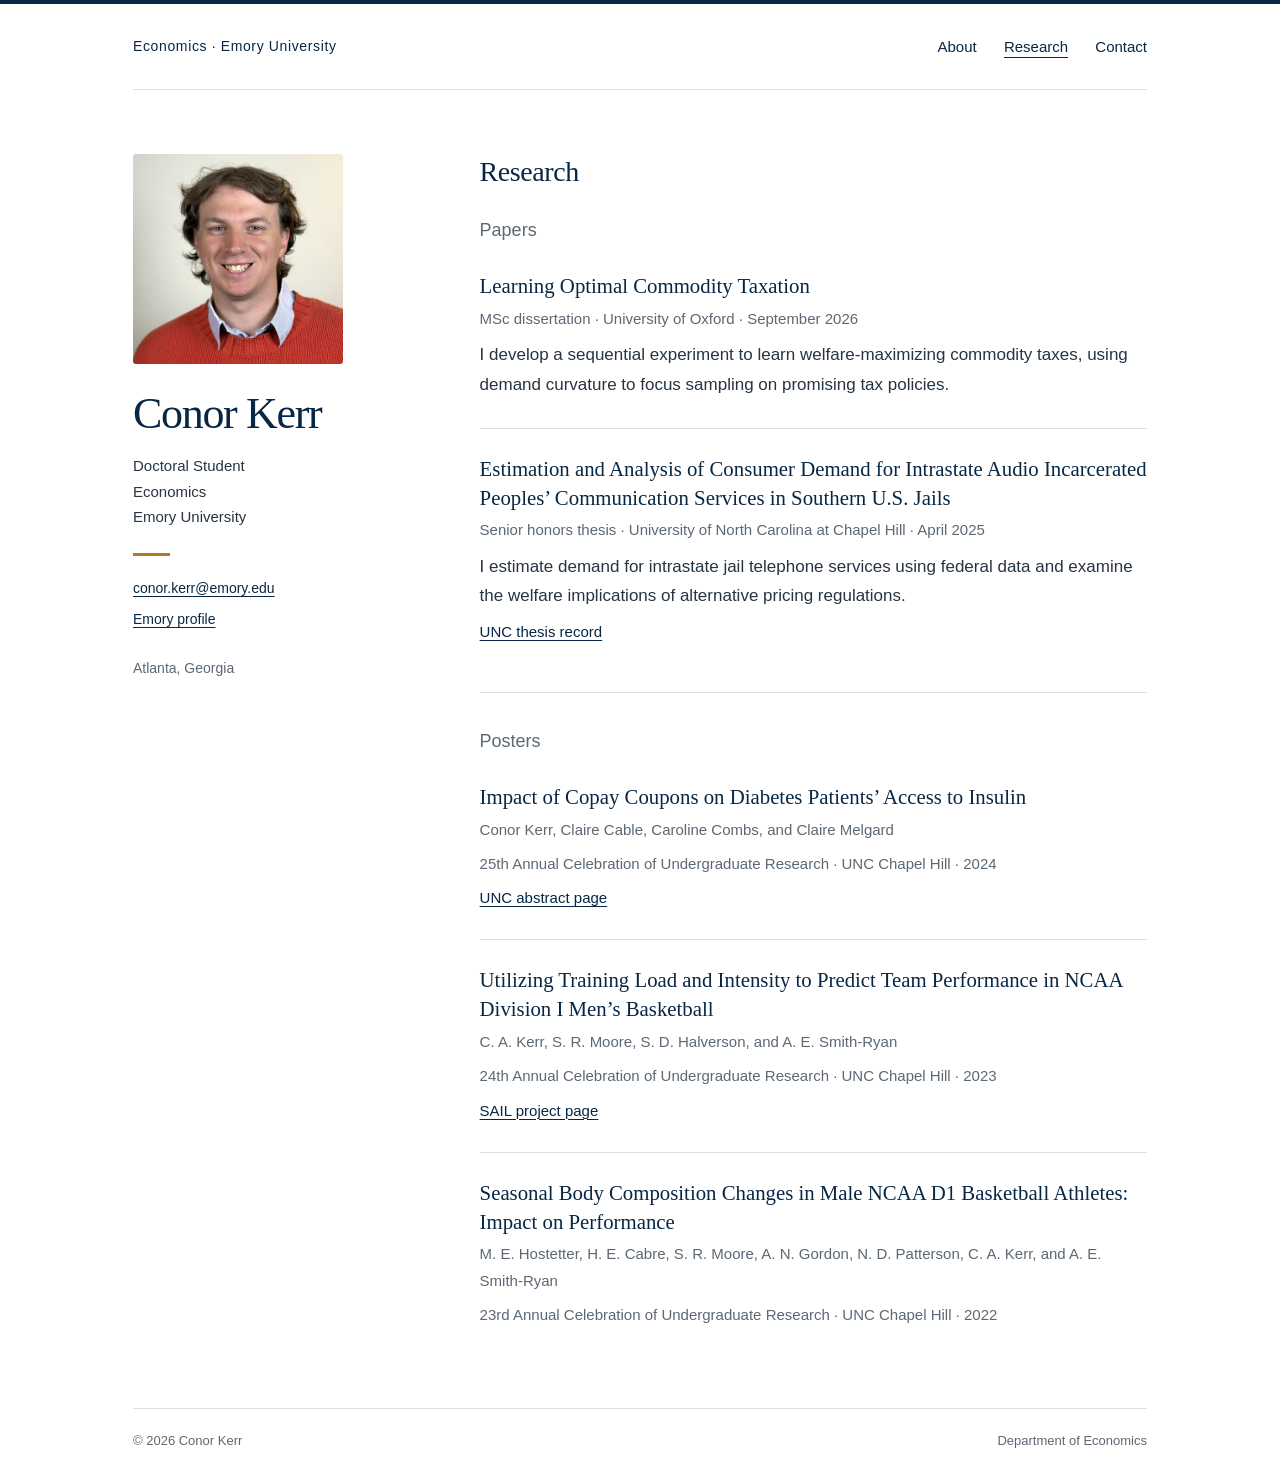
==== research.html @ 25d39b55 "Use a three-line title and a separate Research page" ====
<!doctype html>
<html lang="en">
<head>
  <meta charset="utf-8">
  <meta name="viewport" content="width=device-width, initial-scale=1">
  <meta name="color-scheme" content="light">
  <meta name="description" content="Papers and posters by Conor Kerr, doctoral student in economics at Emory University.">
  <meta name="author" content="Conor Kerr">
  <link rel="canonical" href="https://ckerr1.github.io/research.html">
  <meta property="og:url" content="https://ckerr1.github.io/research.html">
  <meta property="og:type" content="website">
  <meta property="og:title" content="Research | Conor Kerr">
  <meta property="og:description" content="Papers and posters in economics, econometrics, and statistics.">
  <title>Research | Conor Kerr</title>
  <link rel="icon" type="image/svg+xml" href="data:image/svg+xml,%3Csvg xmlns='http://www.w3.org/2000/svg' viewBox='0 0 64 64'%3E%3Crect width='64' height='64' rx='8' fill='%23082745'/%3E%3Ctext x='32' y='42' text-anchor='middle' font-family='Georgia,serif' font-size='29' fill='white'%3ECK%3C/text%3E%3Cpath d='M16 51h32' stroke='%23b58b31' stroke-width='3'/%3E%3C/svg%3E">
  <link rel="stylesheet" href="assets/styles.css">
</head>
<body>
  <a class="skip-link" href="#main">Skip to content</a>
  <div class="shell">
    <header class="masthead">
      <p class="masthead-label"><a href="https://economics.emory.edu/">Economics · Emory University</a></p>
      <nav aria-label="Main navigation">
        <a href="index.html">About</a>
        <a href="research.html" aria-current="page">Research</a>

        <a href="index.html#contact">Contact</a>
      </nav>
    </header>
    <main id="main" class="layout">
      <aside class="profile" aria-label="Profile">
        <!-- Replace headshot.jpeg with your preferred photo to update the portrait. -->
        <img class="portrait" src="headshot.jpeg" width="500" height="500" alt="Conor Kerr" fetchpriority="high">
        <div>
          <h1>Conor Kerr</h1>
          <p class="appointment">Doctoral Student<br>Economics<br>Emory University</p>
        </div>
        <div class="profile-rule" aria-hidden="true"></div>
        <div class="profile-links">
          <a href="mailto:conor.kerr@emory.edu">conor.kerr@emory.edu</a>

          <a href="https://economics.emory.edu/people/doctoral-students/kerr-conor.html">Emory profile</a>
        </div>
        <p class="location">Atlanta, Georgia</p>
      </aside>
      <div class="content">
        <h2 class="research-heading">Research</h2>
        <!-- PAPERS: update titles, dates, summaries, and PDF paths here. -->
        <section id="papers" aria-labelledby="papers-heading">
          <h3 id="papers-heading" class="section-heading">Papers</h3>
          <article class="paper" aria-labelledby="commodity-taxation-title">
            <h4 id="commodity-taxation-title">Learning Optimal Commodity Taxation</h4>
            <p class="paper-meta">MSc dissertation · University of Oxford · September 2026</p>
            <p>I develop a sequential experiment to learn welfare-maximizing commodity taxes, using demand curvature to focus sampling on promising tax policies.</p>
          </article>
          <article class="paper" aria-labelledby="consumer-demand-title">
            <h4 id="consumer-demand-title">Estimation and Analysis of Consumer Demand for Intrastate Audio Incarcerated Peoples’ Communication Services in Southern U.S. Jails</h4>
            <p class="paper-meta">Senior honors thesis · University of North Carolina at Chapel Hill · April 2025</p>
            <p>I estimate demand for intrastate jail telephone services using federal data and examine the welfare implications of alternative pricing regulations.</p>
            <div class="paper-links">
              <a href="https://cdr.lib.unc.edu/concern/honors_theses/kh04f461z" aria-label="Read the senior honors thesis in the Carolina Digital Repository">UNC thesis record</a>
            </div>
          </article>
        </section>
        <!-- POSTERS: use verified public links, or add your own PDFs when supplied. -->
        <section id="posters" aria-labelledby="posters-heading">
          <h3 id="posters-heading" class="section-heading">Posters</h3>
          <article class="paper" aria-labelledby="insulin-poster-title">
            <h4 id="insulin-poster-title">Impact of Copay Coupons on Diabetes Patients’ Access to Insulin</h4>
            <p class="paper-authors">Conor Kerr, Claire Cable, Caroline Combs, and Claire Melgard</p>
            <p class="paper-meta">25th Annual Celebration of Undergraduate Research · UNC Chapel Hill · 2024</p>
            <div class="paper-links">
              <a href="https://our.unc.edu/abstract/kerr-impact-of-copay-coupons-on-diabetes-patients-access-to-insulin/">UNC abstract page</a>
            </div>
          </article>
          <article class="paper" aria-labelledby="training-poster-title">
            <h4 id="training-poster-title">Utilizing Training Load and Intensity to Predict Team Performance in NCAA Division I Men’s Basketball</h4>
            <p class="paper-authors">C. A. Kerr, S. R. Moore, S. D. Halverson, and A. E. Smith-Ryan</p>
            <p class="paper-meta">24th Annual Celebration of Undergraduate Research · UNC Chapel Hill · 2023</p>
            <div class="paper-links">
              <a href="https://supermariogiacomazzo.github.io/sports-analytics-intelligence-laboratory/projects.html">SAIL project page</a>
            </div>
          </article>
          <article class="paper" aria-labelledby="body-composition-poster-title">
            <h4 id="body-composition-poster-title">Seasonal Body Composition Changes in Male NCAA D1 Basketball Athletes: Impact on Performance</h4>
            <p class="paper-authors">M. E. Hostetter, H. E. Cabre, S. R. Moore, A. N. Gordon, N. D. Patterson, C. A. Kerr, and A. E. Smith-Ryan</p>
            <p class="paper-meta">23rd Annual Celebration of Undergraduate Research · UNC Chapel Hill · 2022</p>
            <!-- Add a link here after a poster PDF or public record has been supplied. -->
          </article>
        </section>
      </div>
    </main>
    <footer>
      <p>© 2026 Conor Kerr</p>
      <p><a href="https://economics.emory.edu/">Department of Economics</a></p>
    </footer>
  </div>
</body>
</html>
---- assets/styles.css ----
:root {
  --navy: #082745;
  --ink: #283442;
  --muted: #5c6874;
  --gold: #aa7d23;
  --line: #dbe1e8;
  --paper: #ffffff;
  --tint: #f5f7fa;
  --serif: Georgia, 'Times New Roman', serif;
  --sans: -apple-system, BlinkMacSystemFont, 'Segoe UI', Helvetica, Arial, sans-serif;
}
* { box-sizing: border-box; }
html { scroll-behavior: smooth; scroll-padding-top: 2rem; }
body { margin: 0; border-top: 4px solid var(--navy); background: var(--paper); color: var(--ink); font: 1.0625rem/1.75 var(--sans); }
a { color: var(--navy); text-decoration-thickness: 1px; text-underline-offset: .2em; }
a:hover { color: #765310; }
a:focus-visible, summary:focus-visible { outline: 3px solid var(--gold); outline-offset: 5px; border-radius: 2px; }
p { margin: 0 0 1.3rem; }
.shell { max-width: 1110px; margin-inline: auto; padding-inline: 3rem; }
.skip-link { position: absolute; top: -100px; left: 1rem; padding: .55rem 1rem; background: var(--navy); color: white; z-index: 5; }
.skip-link:focus { top: 1rem; }
.masthead { display: flex; align-items: center; justify-content: space-between; gap: 2rem; padding-block: 1.45rem; border-bottom: 1px solid var(--line); }
.masthead-label { margin: 0; color: var(--muted); font-size: .875rem; letter-spacing: .045em; }
.masthead-label a { text-decoration: none; }
nav { display: flex; flex-wrap: wrap; gap: 1.7rem; font-size: .9375rem; }
nav a { padding-block: .4rem; text-decoration: none; }
nav a:hover { text-decoration: underline; }
nav a[aria-current="page"] { text-decoration: underline; text-underline-offset: .35em; }
.layout { display: grid; grid-template-columns: 265px minmax(0, 1fr); gap: 5.1rem; padding-top: 4rem; padding-bottom: 4.5rem; }
.profile { align-self: start; }
.portrait { display: block; width: 210px; max-width: 100%; height: auto; aspect-ratio: 1; object-fit: cover; border-radius: 3px; margin-bottom: 1.55rem; }
h1 { margin: 0 0 .85rem; color: var(--navy); font: normal 2.75rem/1.15 var(--serif); letter-spacing: -.03em; }
.appointment { margin: 0 0 1.45rem; color: var(--ink); font-size: .9375rem; line-height: 1.7; }
.profile-rule { width: 2.3rem; height: 3px; margin-bottom: 1.25rem; background: var(--gold); }
.profile-links { display: flex; flex-direction: column; align-items: start; gap: .4rem; font-size: .875rem; }
.profile-links a { overflow-wrap: anywhere; }
.location { margin-top: 1.55rem; color: var(--muted); font-size: .875rem; }
.content { min-width: 0; }
section { scroll-margin-top: 2rem; }
section + section { margin-top: 2.9rem; padding-top: 2.25rem; border-top: 1px solid var(--line); }
h2 { margin: 0 0 1.15rem; color: var(--navy); font: normal 1.75rem/1.25 var(--serif); letter-spacing: -.015em; }
.lead { color: var(--navy); font: normal 1.35rem/1.6 var(--serif); }
.research-intro { margin-bottom: 1.25rem; }
.contact { display: grid; grid-template-columns: minmax(0, 1fr) minmax(0, 1fr); gap: 1.6rem; margin: 0; }
.contact dt { color: var(--muted); font-size: .875rem; margin-bottom: .2rem; }
.contact dd { margin: 0; font-size: .9375rem; }
.contact dd a { overflow-wrap: anywhere; }
.paper { margin-top: 1.75rem; }
.paper + .paper { padding-top: 1.55rem; border-top: 1px solid var(--line); }
.research-heading { margin-bottom: 1.8rem; }
.section-heading { margin: 0 0 1rem; color: var(--muted); font: 1.125rem/1.4 var(--sans); }
.paper-authors { color: var(--muted); font-size: .9375rem; }
.paper h3, .paper h4 { margin: 0 0 .35rem; color: var(--navy); font: normal 1.3rem/1.4 var(--serif); }
.paper p { margin-bottom: .5rem; }
.paper-meta { color: var(--muted); font-size: .9375rem; }
.paper-links { display: flex; flex-wrap: wrap; gap: 1rem; font-size: .9375rem; }
.teaching-list { padding-left: 1.25rem; }
footer { display: flex; flex-wrap: wrap; justify-content: space-between; gap: .5rem 2rem; padding-block: 1.3rem; border-top: 1px solid var(--line); color: var(--muted); font-size: .8125rem; }
footer p { margin: 0; }
footer a { color: var(--muted); text-decoration: none; }
footer a:hover { text-decoration: underline; }
@media (max-width: 900px) {
  .shell { padding-inline: 2rem; }
  .layout { grid-template-columns: 225px minmax(0, 1fr); gap: 3rem; }
  .contact { grid-template-columns: 1fr; }
}
@media (max-width: 650px) {
  .shell { padding-inline: 1.5rem; }
  .masthead { align-items: start; flex-direction: column; gap: .55rem; padding-block: 1.1rem; }
  nav { gap: 1.35rem; }
  .layout { grid-template-columns: minmax(0, 1fr); gap: 2.75rem; padding-block: 2.2rem 3rem; }
  .profile { display: grid; grid-template-columns: 112px minmax(0, 1fr); column-gap: 1.25rem; align-items: start; }
  .portrait { width: 112px; grid-row: span 2; margin: 0; }
  h1 { font-size: 2.1rem; margin-bottom: .55rem; }
  .appointment { font-size: .875rem; margin: 0; }
  .profile-rule { display: none; }
  .profile-links { grid-column: 1 / -1; flex-direction: row; flex-wrap: wrap; gap: .6rem 1.5rem; margin-top: 1.1rem; }
  .location { display: none; }
  h2 { font-size: 1.6rem; }
  .lead { font-size: 1.25rem; }
  section + section { margin-top: 2.2rem; padding-top: 1.8rem; }
  .contact { grid-template-columns: minmax(0, 1fr) minmax(0, 1fr); gap: 1rem; }
}
@media (max-width: 380px) {
  .profile { grid-template-columns: 90px minmax(0, 1fr); gap: 1rem; }
  .portrait { width: 90px; }
  h1 { font-size: 1.85rem; }
  .contact { grid-template-columns: 1fr; }
}
@media (prefers-reduced-motion: reduce) { html { scroll-behavior: auto; } }
@media print {
  body { border: 0; font-size: 10pt; }
  .shell { padding: 0; max-width: none; }
  .masthead, .skip-link, footer { display: none; }
  .layout { padding-block: 0; gap: 2rem; grid-template-columns: 185px minmax(0, 1fr); }
  .portrait { width: 155px; }
  h1 { font-size: 24pt; }
  h2 { font-size: 17pt; }
  .lead { font-size: 13pt; }
  section + section { margin-top: 1.7rem; padding-top: 1.3rem; }
  section { break-inside: avoid; }
}
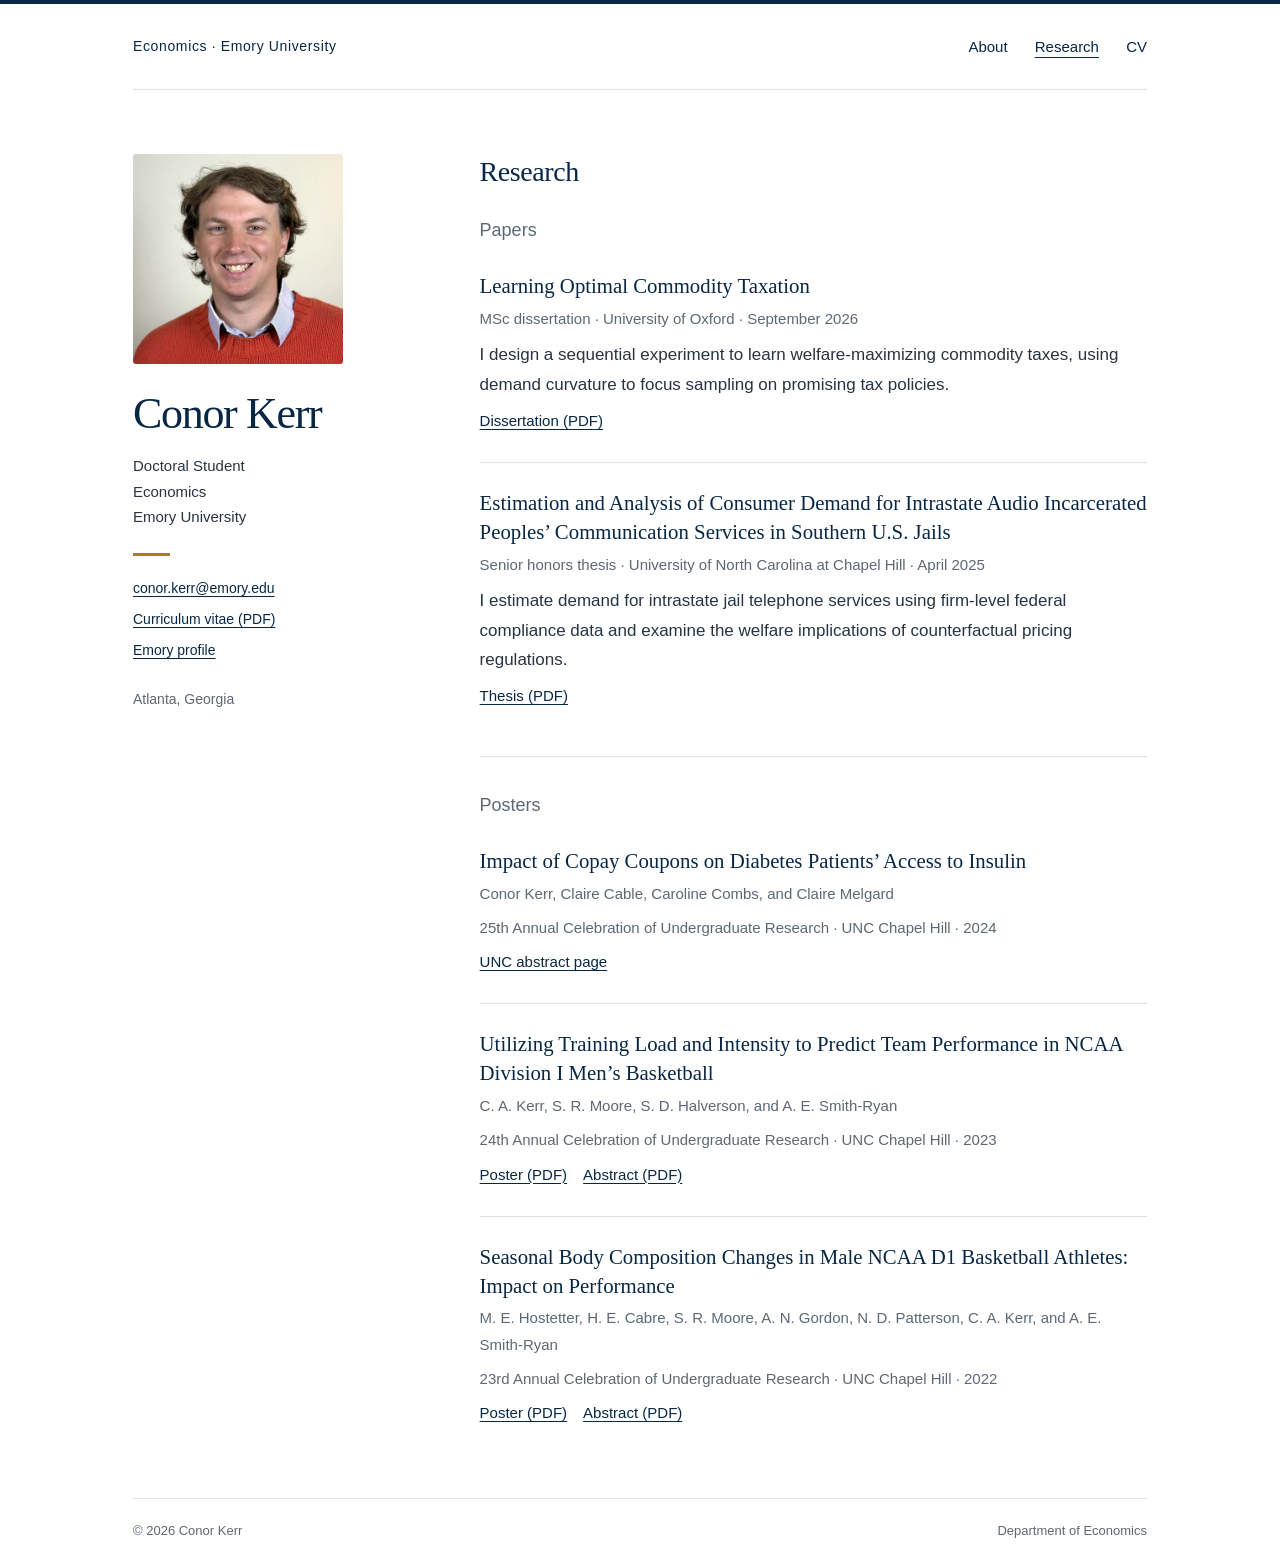
==== commit a1ae9de2: "Add CV and thesis PDFs, update biography, and link archived posters" ====
--- a/research.html
+++ b/research.html
@@ -12,7 +12,6 @@
   <meta property="og:title" content="Research | Conor Kerr">
   <meta property="og:description" content="Papers and posters in economics, econometrics, and statistics.">
   <title>Research | Conor Kerr</title>
-  <link rel="icon" type="image/svg+xml" href="data:image/svg+xml,%3Csvg xmlns='http://www.w3.org/2000/svg' viewBox='0 0 64 64'%3E%3Crect width='64' height='64' rx='8' fill='%23082745'/%3E%3Ctext x='32' y='42' text-anchor='middle' font-family='Georgia,serif' font-size='29' fill='white'%3ECK%3C/text%3E%3Cpath d='M16 51h32' stroke='%23b58b31' stroke-width='3'/%3E%3C/svg%3E">
   <link rel="stylesheet" href="assets/styles.css">
 </head>
 <body>
@@ -23,8 +22,7 @@
       <nav aria-label="Main navigation">
         <a href="index.html">About</a>
         <a href="research.html" aria-current="page">Research</a>
-
-        <a href="index.html#contact">Contact</a>
+        <a href="cv.pdf" aria-label="Curriculum vitae (PDF)">CV</a>
       </nav>
     </header>
     <main id="main" class="layout">
@@ -38,7 +36,7 @@
         <div class="profile-rule" aria-hidden="true"></div>
         <div class="profile-links">
           <a href="mailto:conor.kerr@emory.edu">conor.kerr@emory.edu</a>
-
+          <a href="cv.pdf">Curriculum vitae (PDF)</a>
           <a href="https://economics.emory.edu/people/doctoral-students/kerr-conor.html">Emory profile</a>
         </div>
         <p class="location">Atlanta, Georgia</p>
@@ -51,18 +49,21 @@
           <article class="paper" aria-labelledby="commodity-taxation-title">
             <h4 id="commodity-taxation-title">Learning Optimal Commodity Taxation</h4>
             <p class="paper-meta">MSc dissertation · University of Oxford · September 2026</p>
-            <p>I develop a sequential experiment to learn welfare-maximizing commodity taxes, using demand curvature to focus sampling on promising tax policies.</p>
+            <p>I design a sequential experiment to learn welfare-maximizing commodity taxes, using demand curvature to focus sampling on promising tax policies.</p>
+            <div class="paper-links">
+              <a href="papers/learning-optimal-commodity-taxation.pdf" aria-label="Read Learning Optimal Commodity Taxation (PDF)">Dissertation (PDF)</a>
+            </div>
           </article>
           <article class="paper" aria-labelledby="consumer-demand-title">
             <h4 id="consumer-demand-title">Estimation and Analysis of Consumer Demand for Intrastate Audio Incarcerated Peoples’ Communication Services in Southern U.S. Jails</h4>
             <p class="paper-meta">Senior honors thesis · University of North Carolina at Chapel Hill · April 2025</p>
-            <p>I estimate demand for intrastate jail telephone services using federal data and examine the welfare implications of alternative pricing regulations.</p>
+            <p>I estimate demand for intrastate jail telephone services using firm-level federal compliance data and examine the welfare implications of counterfactual pricing regulations.</p>
             <div class="paper-links">
-              <a href="https://cdr.lib.unc.edu/concern/honors_theses/kh04f461z" aria-label="Read the senior honors thesis in the Carolina Digital Repository">UNC thesis record</a>
+              <a href="papers/consumer-demand-incarcerated-communications.pdf" aria-label="Read the senior honors thesis on demand for incarcerated peoples’ communication services (PDF)">Thesis (PDF)</a>
             </div>
           </article>
         </section>
-        <!-- POSTERS: use verified public links, or add your own PDFs when supplied. -->
+        <!-- POSTERS: these links point to the official Celebration archives. -->
         <section id="posters" aria-labelledby="posters-heading">
           <h3 id="posters-heading" class="section-heading">Posters</h3>
           <article class="paper" aria-labelledby="insulin-poster-title">
@@ -78,14 +79,18 @@
             <p class="paper-authors">C. A. Kerr, S. R. Moore, S. D. Halverson, and A. E. Smith-Ryan</p>
             <p class="paper-meta">24th Annual Celebration of Undergraduate Research · UNC Chapel Hill · 2023</p>
             <div class="paper-links">
-              <a href="https://supermariogiacomazzo.github.io/sports-analytics-intelligence-laboratory/projects.html">SAIL project page</a>
+              <a href="https://our.unc.edu/wp-content/uploads/sites/1148/2023/04/KERR-Poster-2025.pdf">Poster (PDF)</a>
+              <a href="https://our.unc.edu/wp-content/uploads/sites/1148/2023/04/KERR-Abstract-2025.pdf">Abstract (PDF)</a>
             </div>
           </article>
           <article class="paper" aria-labelledby="body-composition-poster-title">
             <h4 id="body-composition-poster-title">Seasonal Body Composition Changes in Male NCAA D1 Basketball Athletes: Impact on Performance</h4>
             <p class="paper-authors">M. E. Hostetter, H. E. Cabre, S. R. Moore, A. N. Gordon, N. D. Patterson, C. A. Kerr, and A. E. Smith-Ryan</p>
             <p class="paper-meta">23rd Annual Celebration of Undergraduate Research · UNC Chapel Hill · 2022</p>
-            <!-- Add a link here after a poster PDF or public record has been supplied. -->
+            <div class="paper-links">
+              <a href="https://our.unc.edu/wp-content/uploads/sites/1148/2022/05/44986-SEASONAL-BODY-COMPOSITION-CHANGES-IN-MALE-NCAA-D1-BASKETBALL-ATHLETES.pdf">Poster (PDF)</a>
+              <a href="https://our.unc.edu/wp-content/uploads/sites/1148/2022/06/2022-Celebration-Abstracts-Word-Doc-Corrected180.pdf">Abstract (PDF)</a>
+            </div>
           </article>
         </section>
       </div>
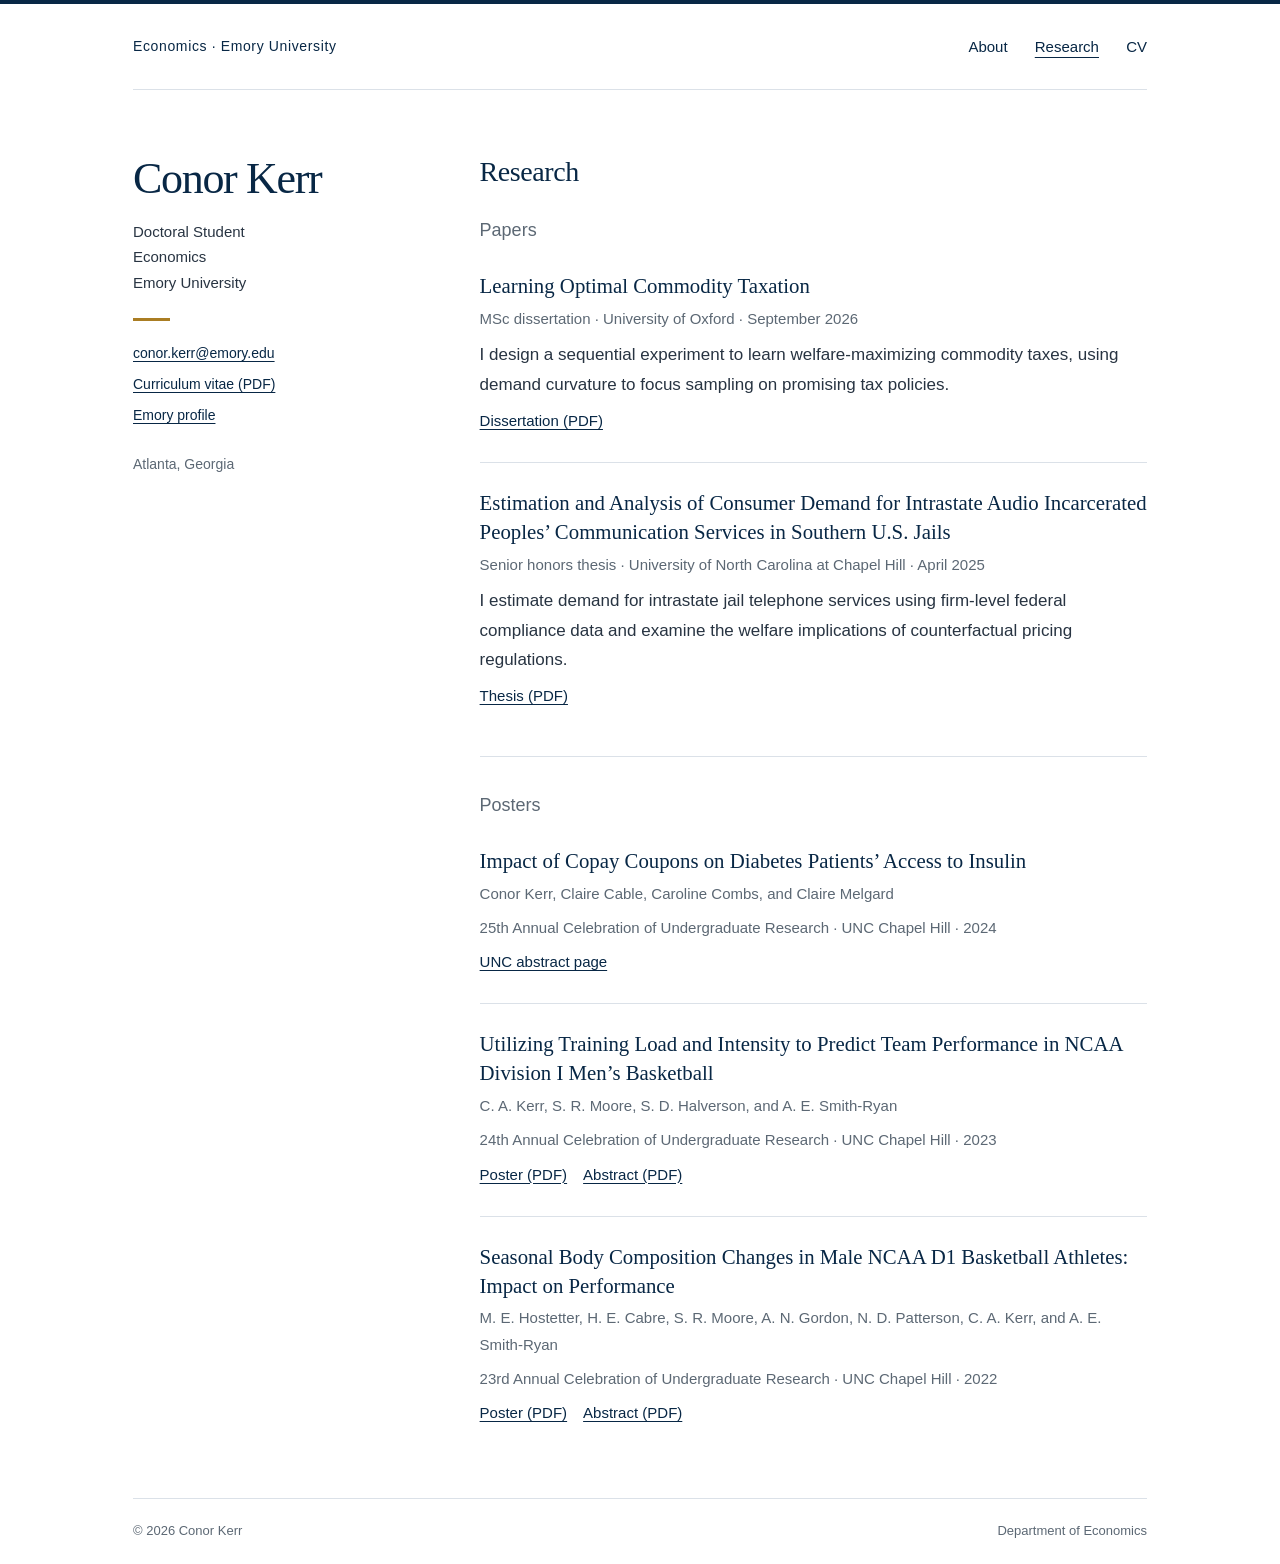
==== commit 9e78ae03: "Remove profile thumbnail from About and Research pages" ====
--- a/research.html
+++ b/research.html
@@ -27,8 +27,6 @@
     </header>
     <main id="main" class="layout">
       <aside class="profile" aria-label="Profile">
-        <!-- Replace headshot.jpeg with your preferred photo to update the portrait. -->
-        <img class="portrait" src="headshot.jpeg" width="500" height="500" alt="Conor Kerr" fetchpriority="high">
         <div>
           <h1>Conor Kerr</h1>
           <p class="appointment">Doctoral Student<br>Economics<br>Emory University</p>
--- a/assets/styles.css
+++ b/assets/styles.css
@@ -28,7 +28,6 @@
 nav a[aria-current="page"] { text-decoration: underline; text-underline-offset: .35em; }
 .layout { display: grid; grid-template-columns: 265px minmax(0, 1fr); gap: 5.1rem; padding-top: 4rem; padding-bottom: 4.5rem; }
 .profile { align-self: start; }
-.portrait { display: block; width: 210px; max-width: 100%; height: auto; aspect-ratio: 1; object-fit: cover; border-radius: 3px; margin-bottom: 1.55rem; }
 h1 { margin: 0 0 .85rem; color: var(--navy); font: normal 2.75rem/1.15 var(--serif); letter-spacing: -.03em; }
 .appointment { margin: 0 0 1.45rem; color: var(--ink); font-size: .9375rem; line-height: 1.7; }
 .profile-rule { width: 2.3rem; height: 3px; margin-bottom: 1.25rem; background: var(--gold); }
@@ -69,12 +68,10 @@
   .masthead { align-items: start; flex-direction: column; gap: .55rem; padding-block: 1.1rem; }
   nav { gap: 1.35rem; }
   .layout { grid-template-columns: minmax(0, 1fr); gap: 2.75rem; padding-block: 2.2rem 3rem; }
-  .profile { display: grid; grid-template-columns: 112px minmax(0, 1fr); column-gap: 1.25rem; align-items: start; }
-  .portrait { width: 112px; grid-row: span 2; margin: 0; }
   h1 { font-size: 2.1rem; margin-bottom: .55rem; }
   .appointment { font-size: .875rem; margin: 0; }
   .profile-rule { display: none; }
-  .profile-links { grid-column: 1 / -1; flex-direction: row; flex-wrap: wrap; gap: .6rem 1.5rem; margin-top: 1.1rem; }
+  .profile-links { flex-direction: row; flex-wrap: wrap; gap: .6rem 1.5rem; margin-top: 1.1rem; }
   .location { display: none; }
   h2 { font-size: 1.6rem; }
   .lead { font-size: 1.25rem; }
@@ -82,8 +79,6 @@
   .contact { grid-template-columns: minmax(0, 1fr) minmax(0, 1fr); gap: 1rem; }
 }
 @media (max-width: 380px) {
-  .profile { grid-template-columns: 90px minmax(0, 1fr); gap: 1rem; }
-  .portrait { width: 90px; }
   h1 { font-size: 1.85rem; }
   .contact { grid-template-columns: 1fr; }
 }
@@ -93,7 +88,6 @@
   .shell { padding: 0; max-width: none; }
   .masthead, .skip-link, footer { display: none; }
   .layout { padding-block: 0; gap: 2rem; grid-template-columns: 185px minmax(0, 1fr); }
-  .portrait { width: 155px; }
   h1 { font-size: 24pt; }
   h2 { font-size: 17pt; }
   .lead { font-size: 13pt; }
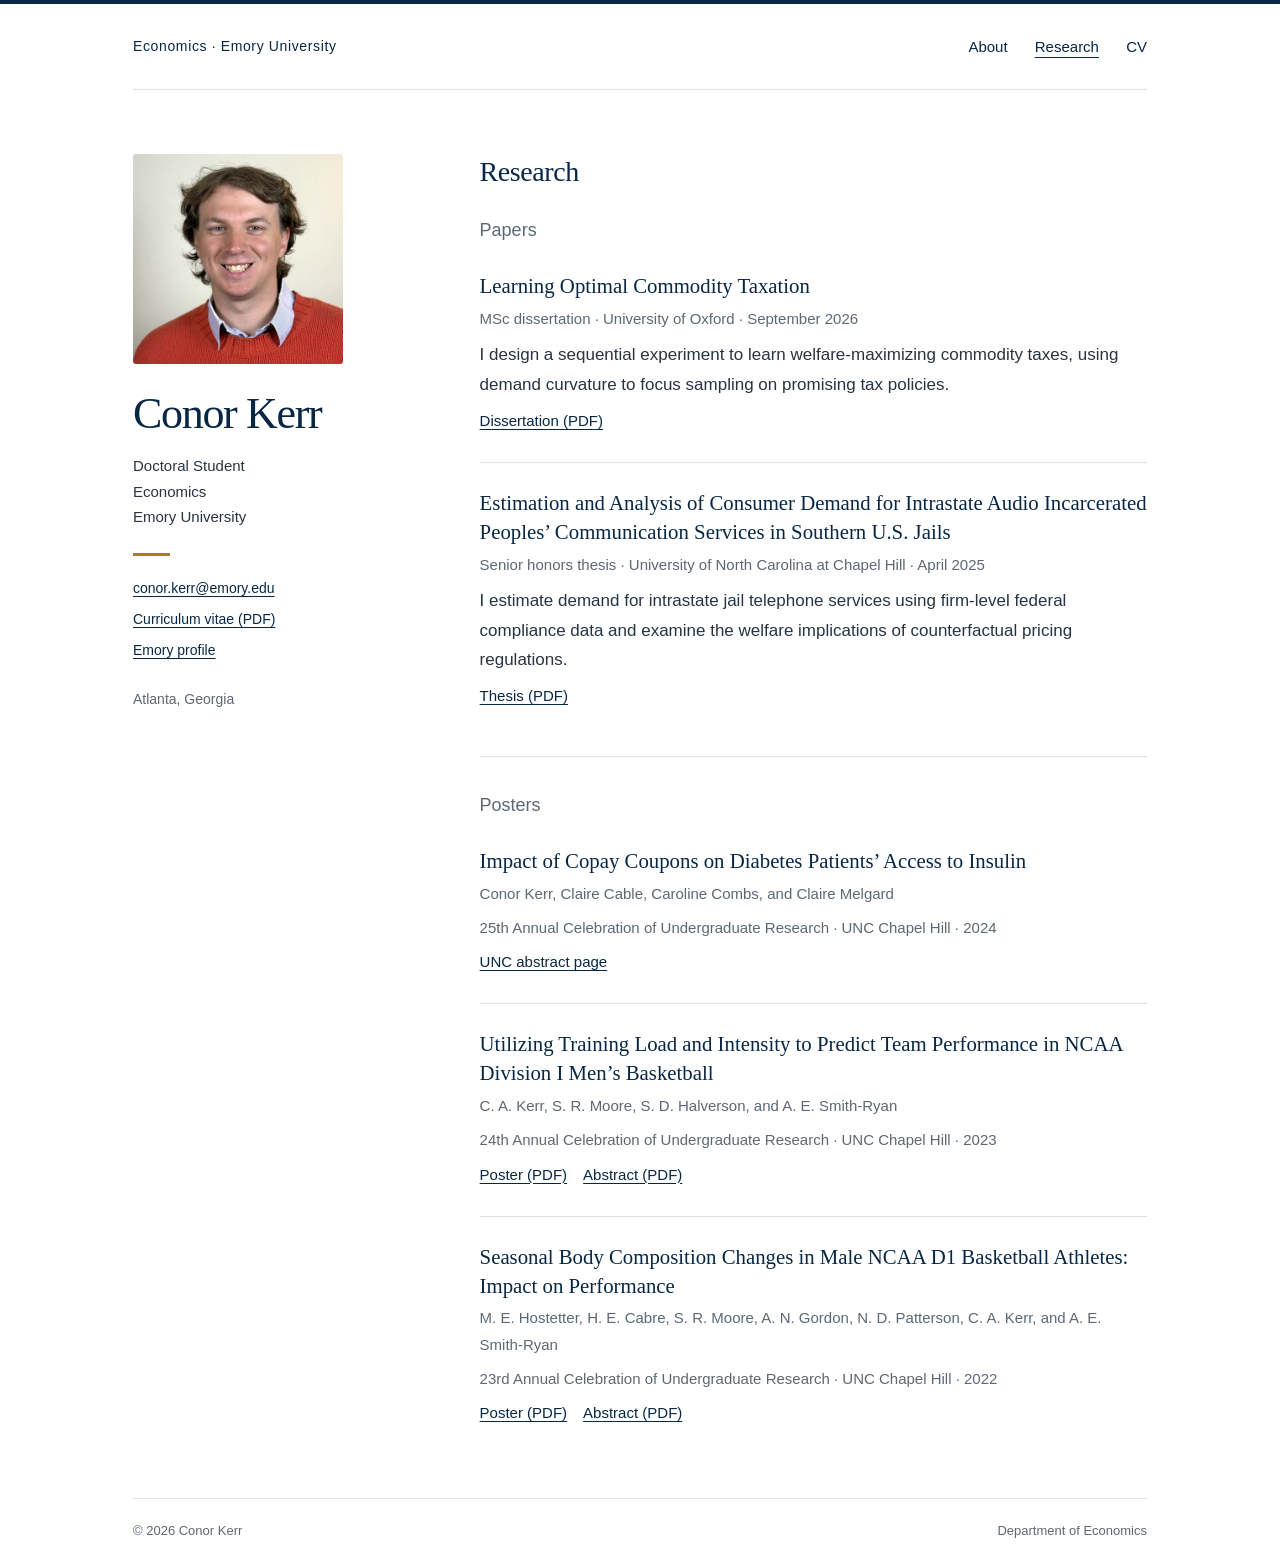
==== commit 9a4b471d: "Use a blank browser-tab icon and restore the profile photo" ====
--- a/research.html
+++ b/research.html
@@ -12,6 +12,7 @@
   <meta property="og:title" content="Research | Conor Kerr">
   <meta property="og:description" content="Papers and posters in economics, econometrics, and statistics.">
   <title>Research | Conor Kerr</title>
+  <link rel="icon" type="image/svg+xml" sizes="any" href="assets/blank-favicon.svg">
   <link rel="stylesheet" href="assets/styles.css">
 </head>
 <body>
@@ -27,6 +28,8 @@
     </header>
     <main id="main" class="layout">
       <aside class="profile" aria-label="Profile">
+        <!-- Replace headshot.jpeg with your preferred photo to update the portrait. -->
+        <img class="portrait" src="headshot.jpeg" width="500" height="500" alt="Conor Kerr" fetchpriority="high">
         <div>
           <h1>Conor Kerr</h1>
           <p class="appointment">Doctoral Student<br>Economics<br>Emory University</p>
--- a/assets/styles.css
+++ b/assets/styles.css
@@ -28,6 +28,7 @@
 nav a[aria-current="page"] { text-decoration: underline; text-underline-offset: .35em; }
 .layout { display: grid; grid-template-columns: 265px minmax(0, 1fr); gap: 5.1rem; padding-top: 4rem; padding-bottom: 4.5rem; }
 .profile { align-self: start; }
+.portrait { display: block; width: 210px; max-width: 100%; height: auto; aspect-ratio: 1; object-fit: cover; border-radius: 3px; margin-bottom: 1.55rem; }
 h1 { margin: 0 0 .85rem; color: var(--navy); font: normal 2.75rem/1.15 var(--serif); letter-spacing: -.03em; }
 .appointment { margin: 0 0 1.45rem; color: var(--ink); font-size: .9375rem; line-height: 1.7; }
 .profile-rule { width: 2.3rem; height: 3px; margin-bottom: 1.25rem; background: var(--gold); }
@@ -68,10 +69,12 @@
   .masthead { align-items: start; flex-direction: column; gap: .55rem; padding-block: 1.1rem; }
   nav { gap: 1.35rem; }
   .layout { grid-template-columns: minmax(0, 1fr); gap: 2.75rem; padding-block: 2.2rem 3rem; }
+  .profile { display: grid; grid-template-columns: 112px minmax(0, 1fr); column-gap: 1.25rem; align-items: start; }
+  .portrait { width: 112px; grid-row: span 2; margin: 0; }
   h1 { font-size: 2.1rem; margin-bottom: .55rem; }
   .appointment { font-size: .875rem; margin: 0; }
   .profile-rule { display: none; }
-  .profile-links { flex-direction: row; flex-wrap: wrap; gap: .6rem 1.5rem; margin-top: 1.1rem; }
+  .profile-links { grid-column: 1 / -1; flex-direction: row; flex-wrap: wrap; gap: .6rem 1.5rem; margin-top: 1.1rem; }
   .location { display: none; }
   h2 { font-size: 1.6rem; }
   .lead { font-size: 1.25rem; }
@@ -79,6 +82,8 @@
   .contact { grid-template-columns: minmax(0, 1fr) minmax(0, 1fr); gap: 1rem; }
 }
 @media (max-width: 380px) {
+  .profile { grid-template-columns: 90px minmax(0, 1fr); gap: 1rem; }
+  .portrait { width: 90px; }
   h1 { font-size: 1.85rem; }
   .contact { grid-template-columns: 1fr; }
 }
@@ -88,6 +93,7 @@
   .shell { padding: 0; max-width: none; }
   .masthead, .skip-link, footer { display: none; }
   .layout { padding-block: 0; gap: 2rem; grid-template-columns: 185px minmax(0, 1fr); }
+  .portrait { width: 155px; }
   h1 { font-size: 24pt; }
   h2 { font-size: 17pt; }
   .lead { font-size: 13pt; }
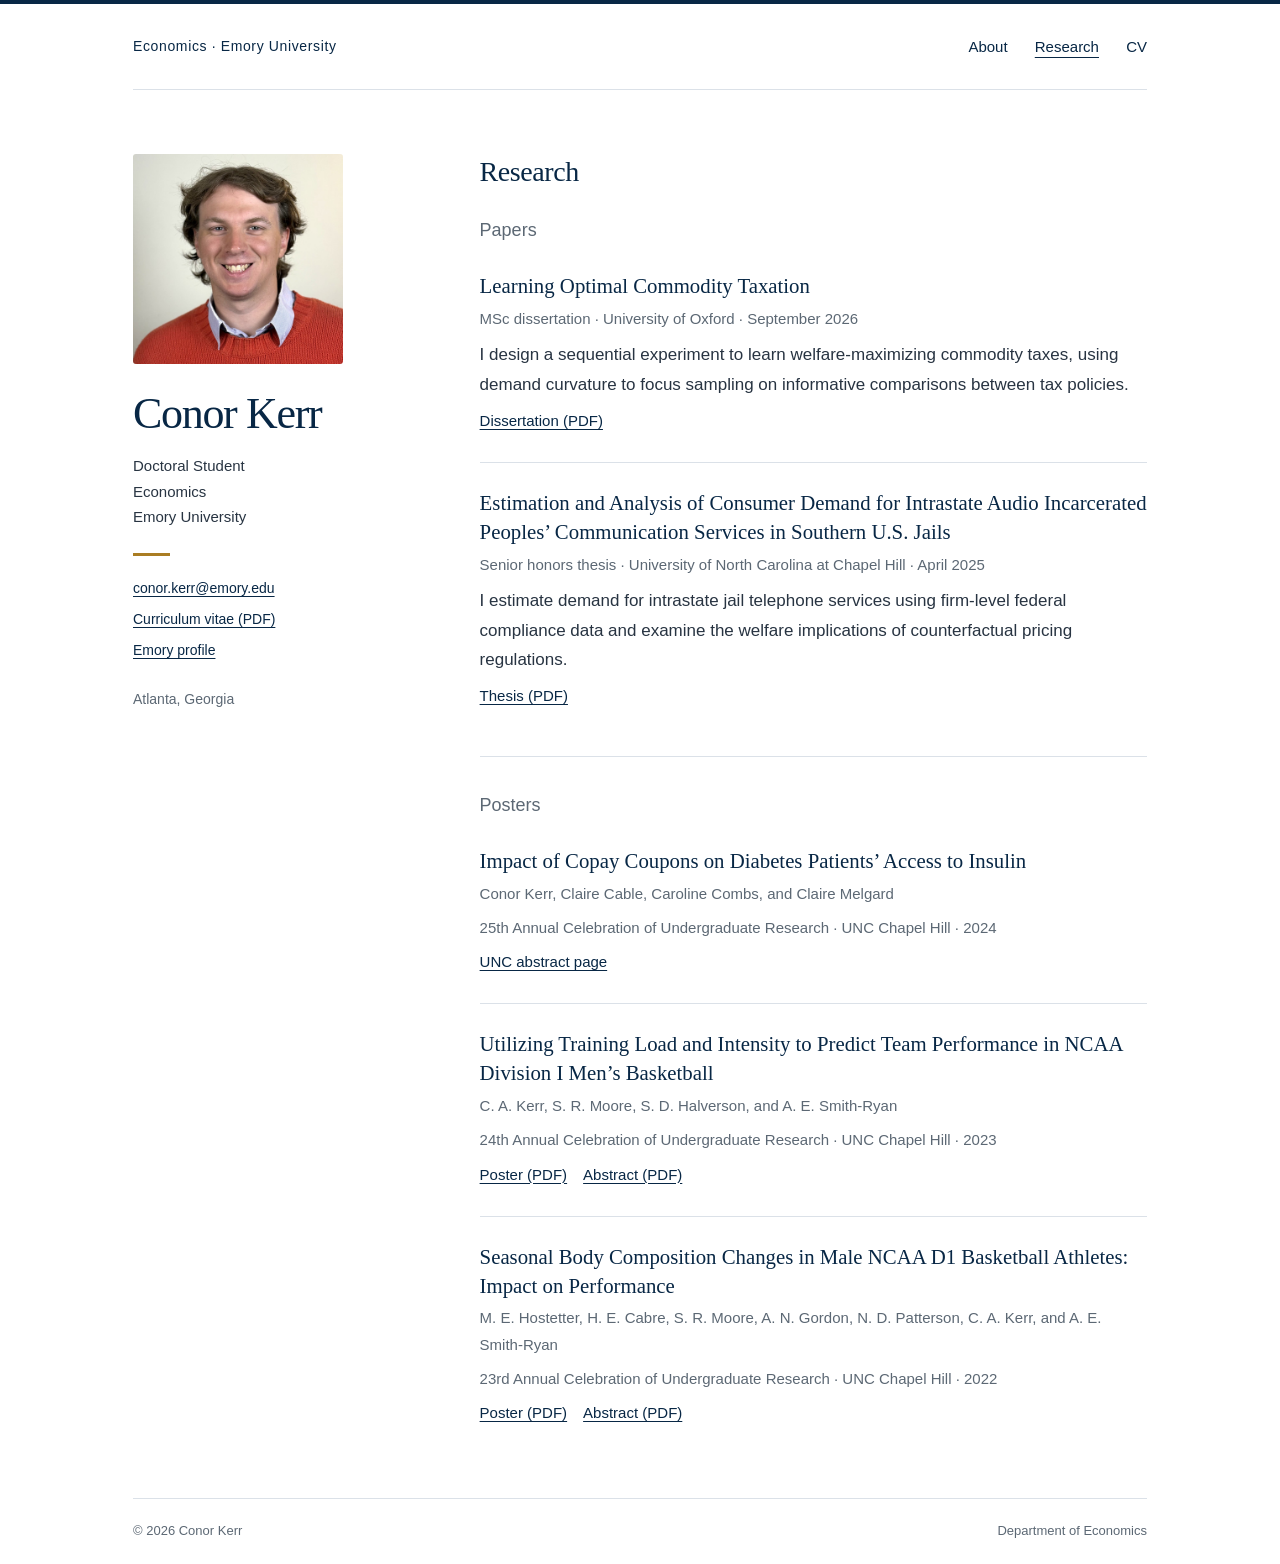
==== commit 0f49c99b: "Update description of commodity taxation paper" ====
--- a/research.html
+++ b/research.html
@@ -13,7 +13,7 @@
   <meta property="og:description" content="Papers and posters in economics, econometrics, and statistics.">
   <title>Research | Conor Kerr</title>
   <link rel="icon" type="image/svg+xml" sizes="any" href="assets/blank-favicon.svg">
-  <link rel="stylesheet" href="assets/styles.css">
+  <link rel="stylesheet" href="assets/styles.css?v=20261002-tab-icon">
 </head>
 <body>
   <a class="skip-link" href="#main">Skip to content</a>
@@ -50,7 +50,7 @@
           <article class="paper" aria-labelledby="commodity-taxation-title">
             <h4 id="commodity-taxation-title">Learning Optimal Commodity Taxation</h4>
             <p class="paper-meta">MSc dissertation · University of Oxford · September 2026</p>
-            <p>I design a sequential experiment to learn welfare-maximizing commodity taxes, using demand curvature to focus sampling on promising tax policies.</p>
+            <p>I design a sequential experiment to learn welfare-maximizing commodity taxes, using demand curvature to focus sampling on informative comparisons between tax policies.</p>
             <div class="paper-links">
               <a href="papers/learning-optimal-commodity-taxation.pdf" aria-label="Read Learning Optimal Commodity Taxation (PDF)">Dissertation (PDF)</a>
             </div>
